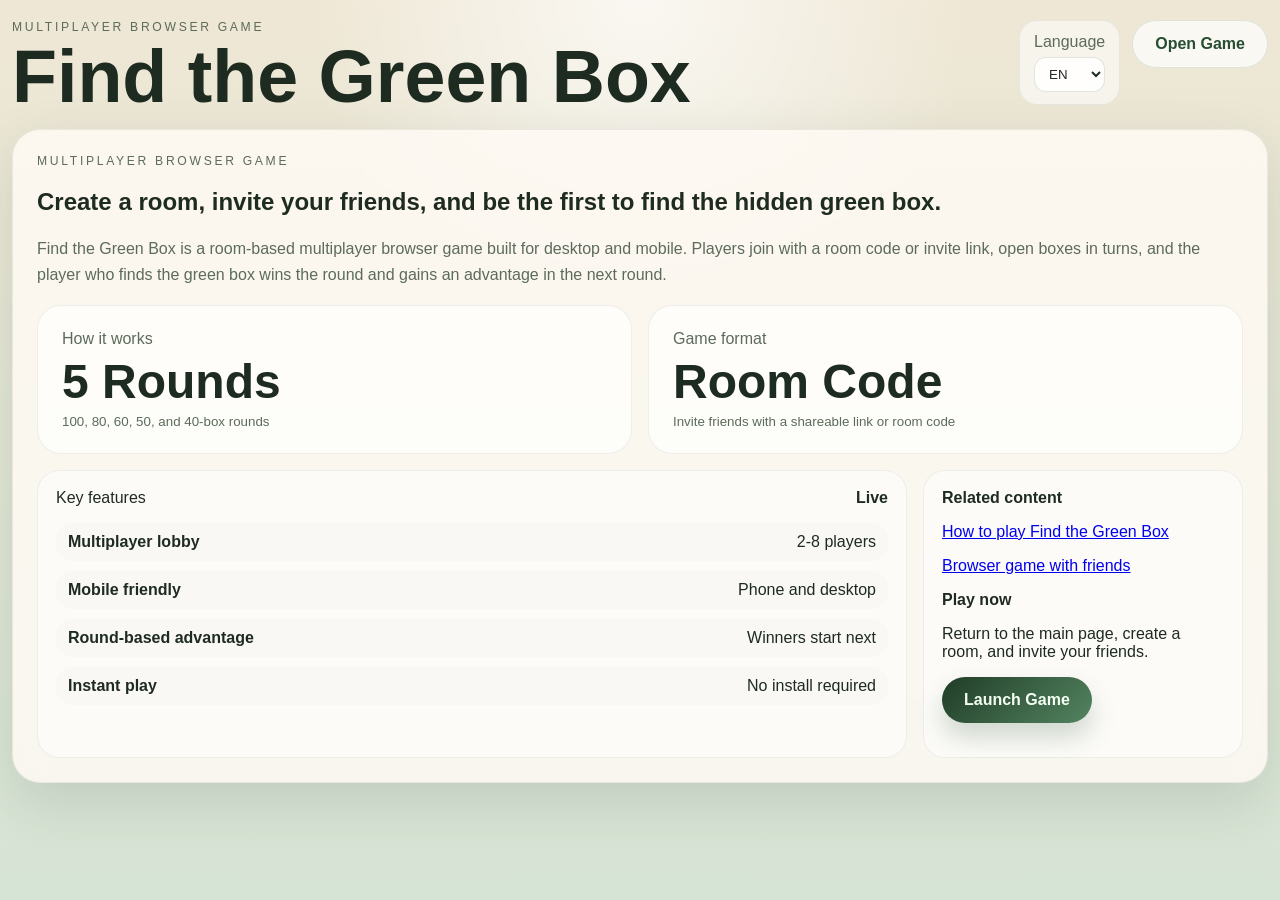
==== en/index.html @ 76e40a3e "Expand SEO content and harden scaling behavior" ====
<!DOCTYPE html>
<html lang="en">
<head>
  <meta charset="UTF-8">
  <meta name="viewport" content="width=device-width, initial-scale=1.0">
  <title>Find the Green Box | Multiplayer Browser Game</title>
  <meta name="description" content="Find the Green Box is a multiplayer browser game where players join a room, open boxes in turns, and try to discover the hidden green box before everyone else.">
  <meta name="robots" content="index,follow,max-image-preview:large">
  <link rel="canonical" href="https://findthebox.co/en/">
  <link rel="alternate" hreflang="tr" href="https://findthebox.co/tr/">
  <link rel="alternate" hreflang="en" href="https://findthebox.co/en/">
  <link rel="alternate" hreflang="x-default" href="https://findthebox.co/">
  <meta property="og:type" content="website">
  <meta property="og:title" content="Find the Green Box | Multiplayer Browser Game">
  <meta property="og:description" content="Create a room, invite friends, and be the first player to uncover the hidden green box.">
  <meta property="og:url" content="https://findthebox.co/en/">
  <meta property="og:site_name" content="FindTheBox">
  <meta property="og:locale" content="en_US">
  <meta name="twitter:card" content="summary_large_image">
  <meta name="twitter:title" content="Find the Green Box">
  <meta name="twitter:description" content="A multiplayer browser game with room codes, rounds, and mobile-friendly play.">
  <script type="application/ld+json">
    {
      "@context": "https://schema.org",
      "@type": "WebPage",
      "name": "Find the Green Box",
      "url": "https://findthebox.co/en/",
      "inLanguage": "en",
      "description": "Find the Green Box is a fast multiplayer browser game where players take turns opening boxes and try to discover the hidden green box."
    }
  </script>
  <link rel="stylesheet" href="../styles.css">
</head>
<body>
  <div class="app-shell">
    <header class="topbar">
      <div>
        <p class="eyebrow">Multiplayer Browser Game</p>
        <h1>Find the Green Box</h1>
      </div>
      <div class="topbar-side">
        <label class="language-switch">
          <span>Language</span>
          <select class="language-select" onchange="window.location.href=this.value">
            <option value="/tr/">TR</option>
            <option value="/en/" selected>EN</option>
          </select>
        </label>
        <a class="ghost-button admin-home-link" href="/?lang=en">Open Game</a>
      </div>
    </header>

    <main class="panel admin-panel">
      <section class="hero-copy">
        <p class="section-kicker">Multiplayer browser game</p>
        <h2>Create a room, invite your friends, and be the first to find the hidden green box.</h2>
        <p>
          Find the Green Box is a room-based multiplayer browser game built for desktop and mobile.
          Players join with a room code or invite link, open boxes in turns, and the player who finds the green
          box wins the round and gains an advantage in the next round.
        </p>
      </section>

      <section class="admin-summary">
        <div class="admin-card">
          <span>How it works</span>
          <strong>5 Rounds</strong>
          <small>100, 80, 60, 50, and 40-box rounds</small>
        </div>
        <div class="admin-card">
          <span>Game format</span>
          <strong>Room Code</strong>
          <small>Invite friends with a shareable link or room code</small>
        </div>
      </section>

      <section class="admin-breakdown">
        <div class="player-list-card">
          <div class="player-list-title">
            <span>Key features</span>
            <strong>Live</strong>
          </div>
          <ul class="players-list">
            <li class="compact"><strong>Multiplayer lobby</strong><span>2-8 players</span></li>
            <li class="compact"><strong>Mobile friendly</strong><span>Phone and desktop</span></li>
            <li class="compact"><strong>Round-based advantage</strong><span>Winners start next</span></li>
            <li class="compact"><strong>Instant play</strong><span>No install required</span></li>
          </ul>
        </div>
        <div class="panel-note">
          <strong>Related content</strong>
          <p><a href="/en/how-to-play/">How to play Find the Green Box</a></p>
          <p><a href="/en/browser-game-with-friends/">Browser game with friends</a></p>
          <strong>Play now</strong>
          <p>Return to the main page, create a room, and invite your friends.</p>
          <p><a class="primary-button admin-home-link" href="/?lang=en">Launch Game</a></p>
        </div>
      </section>
    </main>
  </div>
</body>
</html>
---- styles.css ----
:root {
  --bg-top: #efe7d5;
  --bg-bottom: #d6e4d5;
  --panel: rgba(255, 251, 244, 0.82);
  --panel-border: rgba(32, 52, 37, 0.08);
  --text: #1e2b20;
  --muted: #5c6b5a;
  --accent: #274d32;
  --danger: #c95a5a;
  --danger-deep: #943434;
  --success: #48a96a;
  --success-deep: #21603b;
  --tile-hidden: #f3ede2;
  --tile-border: #d4c7af;
  --shadow: 0 20px 55px rgba(44, 63, 48, 0.14);
}

* {
  box-sizing: border-box;
}

body {
  margin: 0;
  min-height: 100vh;
  font-family: Bahnschrift, "Trebuchet MS", sans-serif;
  color: var(--text);
  background:
    radial-gradient(circle at top, rgba(255, 255, 255, 0.7), transparent 30%),
    linear-gradient(180deg, var(--bg-top), var(--bg-bottom));
}

button,
input {
  font: inherit;
}

.hidden {
  display: none !important;
}

.app-shell {
  width: min(1320px, calc(100% - 24px));
  margin: 0 auto;
  padding: 20px 0 36px;
}

.admin-shell {
  max-width: 980px;
}

.topbar {
  display: flex;
  justify-content: space-between;
  align-items: flex-start;
  gap: 16px;
  margin-bottom: 18px;
}

.topbar-side {
  display: flex;
  align-items: flex-start;
  gap: 12px;
}

.language-switch {
  display: grid;
  gap: 6px;
  padding: 12px 14px;
  border-radius: 18px;
  background: rgba(255, 255, 255, 0.55);
  border: 1px solid rgba(39, 77, 50, 0.08);
  color: var(--muted);
}

.language-select {
  border: 1px solid rgba(39, 77, 50, 0.14);
  border-radius: 12px;
  padding: 8px 10px;
  background: rgba(255, 255, 255, 0.9);
  color: var(--text);
}

.brand-button {
  appearance: none;
  background: none;
  border: 0;
  padding: 0;
  text-align: left;
  color: inherit;
  cursor: pointer;
}

.brand-button:hover {
  opacity: 0.92;
}

.eyebrow,
.section-kicker {
  margin: 0 0 8px;
  text-transform: uppercase;
  letter-spacing: 0.22em;
  font-size: 0.76rem;
  color: var(--muted);
}

h1 {
  margin: 0;
  font-size: clamp(2.6rem, 6vw, 4.6rem);
  line-height: 0.94;
}

.profile-chip {
  padding: 14px 18px;
  border-radius: 18px;
  background: rgba(255, 255, 255, 0.55);
  border: 1px solid rgba(39, 77, 50, 0.08);
  min-width: 128px;
  text-align: right;
}

.profile-chip span {
  display: block;
  color: var(--muted);
  font-size: 0.88rem;
}

.view:not(.active) {
  display: none !important;
}

.view.active {
  display: block;
}

.hero-panel.view.active {
  display: grid;
}

.room-shell {
  padding: 18px;
}

.panel {
  background: var(--panel);
  border: 1px solid var(--panel-border);
  border-radius: 28px;
  box-shadow: var(--shadow);
  backdrop-filter: blur(16px);
}

.admin-panel {
  padding: 24px;
}

.admin-summary {
  display: grid;
  grid-template-columns: repeat(2, minmax(0, 1fr));
  gap: 16px;
}

.admin-breakdown {
  display: grid;
  grid-template-columns: minmax(0, 1fr) minmax(260px, 320px);
  gap: 16px;
  margin-top: 16px;
}

.admin-gate {
  margin-bottom: 16px;
}

.admin-card {
  padding: 24px;
  border-radius: 24px;
  background: rgba(255, 255, 255, 0.64);
  border: 1px solid rgba(39, 77, 50, 0.08);
}

.admin-card span,
.admin-card small {
  display: block;
  color: var(--muted);
}

.admin-card strong {
  display: block;
  margin: 10px 0 8px;
  font-size: clamp(2rem, 5vw, 3rem);
  line-height: 1;
}

.admin-home-link {
  text-decoration: none;
  display: inline-flex;
  align-items: center;
  justify-content: center;
}

.admin-token-form {
  display: flex;
  gap: 10px;
  margin-top: 14px;
}

.admin-token-hint {
  margin: 12px 0 0;
  color: var(--muted);
  line-height: 1.55;
}

.hero-panel {
  display: grid;
  grid-template-columns: minmax(260px, 320px) minmax(0, 1fr);
  gap: 24px;
  padding: 28px;
}

.home-sidebar {
  display: grid;
  align-content: start;
  gap: 16px;
}

.hero-main {
  display: grid;
  gap: 24px;
}

.hero-panel h2,
.status-stack h2,
.dialog-form h2 {
  margin: 0;
  font-size: clamp(1.8rem, 3vw, 3rem);
  line-height: 1.02;
}

.hero-copy p:last-child,
.status-stack p:last-child,
.dialog-form p {
  color: var(--muted);
  line-height: 1.65;
}

.hero-actions {
  display: flex;
  flex-direction: column;
  justify-content: center;
  gap: 18px;
}

.players-list a {
  color: var(--accent);
  text-decoration: none;
  font-weight: 700;
}

.players-list a:hover {
  text-decoration: underline;
}

.hero-rules {
  display: grid;
  grid-template-columns: repeat(2, minmax(0, 1fr));
  gap: 12px;
  margin-top: 24px;
}

.hero-rule-card {
  padding: 16px;
  border-radius: 18px;
  background: rgba(255, 255, 255, 0.54);
  border: 1px solid rgba(39, 77, 50, 0.08);
}

.hero-rule-card strong {
  display: block;
  margin-bottom: 8px;
}

.hero-rule-card p {
  margin: 0;
  color: var(--muted);
  line-height: 1.55;
}

.join-card,
.invite-box,
.player-list-card,
.panel-note,
.turn-card {
  padding: 18px;
  border-radius: 22px;
  background: rgba(255, 255, 255, 0.56);
  border: 1px solid rgba(39, 77, 50, 0.08);
}

.join-card label,
.invite-box label {
  display: block;
  margin-bottom: 10px;
  color: var(--muted);
}

.join-row,
.invite-row,
.dialog-actions {
  display: flex;
  gap: 10px;
  align-items: center;
}

.select-label {
  display: block;
  margin: 10px 0 8px;
  color: var(--muted);
}

.select-input {
  width: 100%;
  padding: 14px 16px;
  border-radius: 16px;
  border: 1px solid rgba(39, 77, 50, 0.16);
  background: rgba(255, 255, 255, 0.9);
  color: var(--text);
}

input {
  width: 100%;
  padding: 14px 16px;
  border-radius: 16px;
  border: 1px solid rgba(39, 77, 50, 0.16);
  background: rgba(255, 255, 255, 0.86);
  color: var(--text);
}

input:focus-visible {
  outline: 3px solid rgba(39, 77, 50, 0.22);
  outline-offset: 2px;
}

.primary-button,
.secondary-button,
.ghost-button {
  border: 0;
  border-radius: 999px;
  padding: 14px 22px;
  cursor: pointer;
  font-weight: 700;
  transition: transform 150ms ease, opacity 150ms ease;
}

.primary-button {
  color: #f5fff4;
  background: linear-gradient(135deg, #203d27, #538460);
  box-shadow: 0 14px 26px rgba(44, 87, 57, 0.22);
}

.secondary-button {
  color: var(--accent);
  background: #dcebdc;
}

.ghost-button {
  color: var(--accent);
  background: rgba(255, 255, 255, 0.72);
  border: 1px solid rgba(39, 77, 50, 0.12);
}

button:hover:not(:disabled) {
  transform: translateY(-1px);
}

button:disabled {
  opacity: 0.55;
  cursor: not-allowed;
}

.grid-layout {
  display: grid;
  grid-template-columns: minmax(280px, 320px) minmax(0, 1fr);
  gap: 18px;
  align-items: start;
}

.sidebar,
.game-panel {
  padding: 24px;
}

.sidebar {
  display: grid;
  align-content: start;
  gap: 16px;
  background: rgba(255, 255, 255, 0.38);
  border: 1px solid rgba(39, 77, 50, 0.08);
  border-radius: 24px;
}

.game-panel {
  background: rgba(255, 255, 255, 0.34);
  border: 1px solid rgba(39, 77, 50, 0.08);
  border-radius: 24px;
}

.room-header,
.player-list-title {
  display: flex;
  justify-content: space-between;
  align-items: center;
  gap: 12px;
}

.room-code-wrap {
  text-align: right;
}

.room-code-wrap span,
.turn-card span {
  display: block;
  color: var(--muted);
  font-size: 0.86rem;
}

.room-code-wrap strong,
.turn-card strong {
  font-size: 1.28rem;
}

.players-list {
  list-style: none;
  padding: 0;
  margin: 16px 0 0;
  display: grid;
  gap: 10px;
}

.players-list li {
  display: flex;
  align-items: center;
  justify-content: space-between;
  gap: 10px;
  padding: 12px 14px;
  border-radius: 16px;
  background: rgba(249, 248, 244, 0.9);
}

.player-actions {
  display: flex;
  align-items: center;
  gap: 8px;
  flex-wrap: wrap;
  justify-content: flex-end;
}

.players-list li.compact {
  padding: 10px 12px;
}

.player-meta {
  display: flex;
  align-items: center;
  gap: 10px;
}

.avatar {
  width: 38px;
  height: 38px;
  display: grid;
  place-items: center;
  border-radius: 50%;
  background: #e5f0e2;
  color: var(--accent);
  font-weight: 700;
}

.pill {
  padding: 4px 8px;
  border-radius: 999px;
  font-size: 0.76rem;
  background: #edf4e8;
  color: var(--accent);
}

.row-action-button {
  border: 0;
  border-radius: 999px;
  padding: 8px 12px;
  background: #f2e4d6;
  color: var(--accent);
  font-weight: 700;
  cursor: pointer;
}

.row-action-button.approve {
  background: #dbeedb;
}

.row-action-button.reject {
  background: #f1dddd;
}

.subline {
  color: var(--muted);
  font-size: 0.84rem;
}

.game-toolbar {
  display: flex;
  justify-content: space-between;
  gap: 20px;
  align-items: flex-start;
}

.toolbar-actions {
  display: flex;
  gap: 10px;
  flex-wrap: wrap;
  justify-content: flex-end;
}

.turn-strip {
  display: grid;
  grid-template-columns: repeat(4, minmax(0, 1fr));
  gap: 14px;
  margin-top: 22px;
}

.join-request-notice {
  margin-top: 4px;
}

.results-strip {
  margin-top: 22px;
}

.board {
  display: grid;
  grid-template-columns: repeat(10, minmax(0, 1fr));
  gap: 8px;
  margin-top: 22px;
}

.tile {
  aspect-ratio: 1 / 1;
  min-height: 54px;
  border-radius: 16px;
  border: 2px solid var(--tile-border);
  background: var(--tile-hidden);
  cursor: pointer;
  position: relative;
  overflow: hidden;
  transition: transform 140ms ease, border-color 160ms ease, background 160ms ease;
}

.tile:hover:not(:disabled) {
  transform: scale(1.03);
}

.tile:focus-visible {
  outline: 3px solid rgba(39, 77, 50, 0.24);
  outline-offset: 2px;
}

.tile.revealed.red {
  background: linear-gradient(145deg, var(--danger), #e07d7d);
  border-color: var(--danger-deep);
}

.tile.revealed.green {
  background: linear-gradient(145deg, var(--success), #7fc894);
  border-color: var(--success-deep);
}

.tile-label {
  position: absolute;
  inset: 0;
  display: grid;
  place-items: center;
  font-size: clamp(0.8rem, 1.9vw, 1.1rem);
  font-weight: 700;
  color: rgba(255, 255, 255, 0.96);
  letter-spacing: 0.04em;
}

.tile.ready {
  box-shadow: inset 0 0 0 3px rgba(39, 77, 50, 0.12);
}

.dialog-card {
  width: min(460px, calc(100% - 24px));
  border: 0;
  border-radius: 28px;
  padding: 0;
  background: transparent;
}

.dialog-card::backdrop {
  background: rgba(17, 27, 19, 0.42);
  backdrop-filter: blur(5px);
}

.dialog-form {
  padding: 28px;
  border-radius: 28px;
  background: #fffaf2;
  box-shadow: var(--shadow);
}

.toast {
  position: fixed;
  left: 50%;
  bottom: 24px;
  transform: translateX(-50%) translateY(12px);
  padding: 12px 16px;
  border-radius: 999px;
  background: rgba(31, 49, 37, 0.95);
  color: #f9fff8;
  opacity: 0;
  pointer-events: none;
  transition: opacity 160ms ease, transform 160ms ease;
}

.toast.visible {
  opacity: 1;
  transform: translateX(-50%) translateY(0);
}

.celebration-overlay {
  position: fixed;
  inset: 0;
  display: grid;
  place-items: center;
  background: rgba(15, 28, 18, 0.48);
  backdrop-filter: blur(6px);
  opacity: 0;
  pointer-events: none;
  transition: opacity 220ms ease;
  z-index: 20;
}

.celebration-overlay.visible {
  opacity: 1;
}

.celebration-card {
  position: relative;
  z-index: 2;
  width: min(520px, calc(100% - 24px));
  padding: 28px;
  border-radius: 28px;
  background: rgba(255, 248, 239, 0.96);
  box-shadow: var(--shadow);
  text-align: center;
}

.celebration-fireworks {
  position: absolute;
  inset: 0;
  pointer-events: none;
}

.burst {
  position: absolute;
  width: 160px;
  height: 160px;
  border-radius: 50%;
  background:
    radial-gradient(circle, rgba(255, 255, 255, 0.95) 0 8%, transparent 9%),
    conic-gradient(from 0deg, #ffcf70, transparent 15%, #66d48a 30%, transparent 45%, #ff7b7b 60%, transparent 75%, #ffe6a7 90%, transparent 100%);
  filter: blur(0.4px);
  opacity: 0;
  animation: burst-pop 1.4s ease-out infinite;
}

.burst-a {
  top: 14%;
  left: 18%;
}

.burst-b {
  top: 18%;
  right: 16%;
  animation-delay: 0.35s;
}

.burst-c {
  bottom: 18%;
  left: 22%;
  animation-delay: 0.7s;
}

.burst-d {
  bottom: 14%;
  right: 20%;
  animation-delay: 1.05s;
}

@keyframes burst-pop {
  0% {
    transform: scale(0.25);
    opacity: 0;
  }

  18% {
    opacity: 1;
  }

  100% {
    transform: scale(1.15);
    opacity: 0;
  }
}

@media (max-width: 980px) {
  .hero-panel,
  .grid-layout,
  .admin-breakdown {
    grid-template-columns: 1fr;
  }

  .game-toolbar {
    flex-direction: column;
  }

  .sidebar {
    order: 2;
  }

  .game-panel {
    order: 1;
  }
}

@media (max-width: 720px) {
  .topbar {
    flex-direction: column;
  }

  .topbar-side {
    width: 100%;
    flex-direction: column;
  }

  .admin-summary {
    grid-template-columns: 1fr;
  }

  .admin-token-form {
    flex-direction: column;
  }

  .profile-chip {
    width: 100%;
    text-align: left;
  }

  .language-switch {
    width: 100%;
  }

  .turn-strip {
    grid-template-columns: repeat(2, minmax(0, 1fr));
  }

  .board {
    grid-template-columns: repeat(5, minmax(0, 1fr));
  }

  .join-row,
  .invite-row,
  .dialog-actions {
    flex-direction: column;
    align-items: stretch;
  }

  .toolbar-actions {
    width: 100%;
  }

  .toolbar-actions button {
    width: 100%;
  }

  .hero-rules {
    grid-template-columns: 1fr;
  }

  .sidebar {
    order: 1;
  }

  .game-panel {
    order: 2;
  }
}

@media (max-width: 520px) {
  .app-shell {
    width: min(100% - 14px, 100%);
    padding-top: 12px;
  }

  .panel,
  .dialog-form {
    border-radius: 22px;
  }

  .hero-panel,
  .sidebar,
  .game-panel {
    padding: 16px;
  }

  h1 {
    font-size: clamp(2rem, 10vw, 3rem);
  }

  .hero-panel h2,
  .status-stack h2,
  .dialog-form h2 {
    font-size: clamp(1.4rem, 7vw, 2rem);
  }

  .board {
    grid-template-columns: repeat(4, minmax(0, 1fr));
    gap: 6px;
  }

  .tile {
    min-height: 48px;
    border-radius: 14px;
  }

  .turn-strip {
    grid-template-columns: 1fr;
  }

  .players-list li {
    align-items: flex-start;
    flex-direction: column;
  }

  .player-actions {
    width: 100%;
    justify-content: flex-start;
  }

  .player-list-title,
  .room-header {
    align-items: flex-start;
    flex-direction: column;
  }

  .room-code-wrap {
    text-align: left;
  }
}
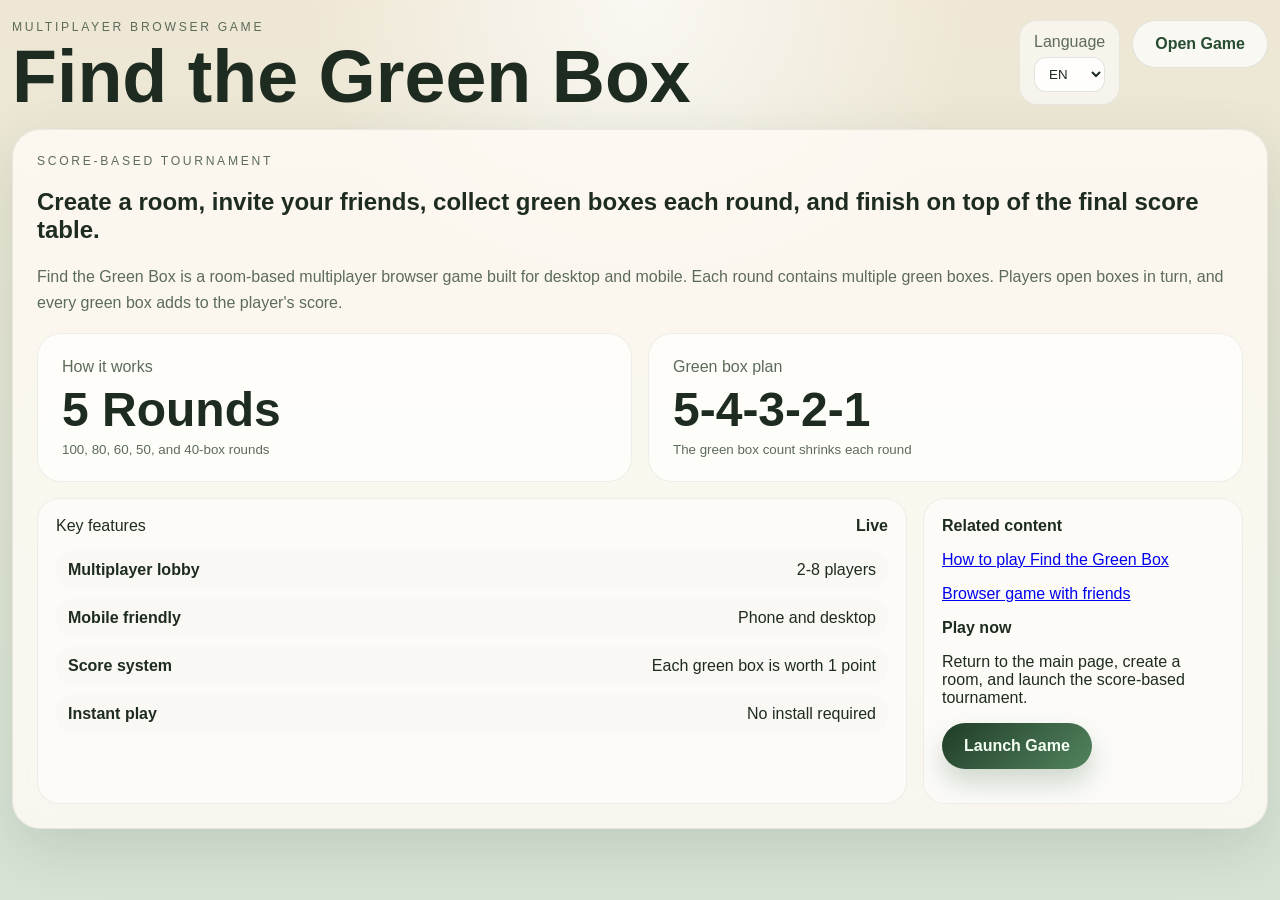
==== commit 58e23ad5: "Update scoring rules and clean tournament text" ====
--- a/en/index.html
+++ b/en/index.html
@@ -4,7 +4,7 @@
   <meta charset="UTF-8">
   <meta name="viewport" content="width=device-width, initial-scale=1.0">
   <title>Find the Green Box | Multiplayer Browser Game</title>
-  <meta name="description" content="Find the Green Box is a multiplayer browser game where players join a room, open boxes in turns, and try to discover the hidden green box before everyone else.">
+  <meta name="description" content="Find the Green Box is a score-based multiplayer browser game where players collect green boxes across 5 rounds and finish on top of the leaderboard.">
   <meta name="robots" content="index,follow,max-image-preview:large">
   <link rel="canonical" href="https://findthebox.co/en/">
   <link rel="alternate" hreflang="tr" href="https://findthebox.co/tr/">
@@ -12,23 +12,13 @@
   <link rel="alternate" hreflang="x-default" href="https://findthebox.co/">
   <meta property="og:type" content="website">
   <meta property="og:title" content="Find the Green Box | Multiplayer Browser Game">
-  <meta property="og:description" content="Create a room, invite friends, and be the first player to uncover the hidden green box.">
+  <meta property="og:description" content="Create a room, invite friends, collect multiple green boxes across 5 rounds, and finish on top of the score table.">
   <meta property="og:url" content="https://findthebox.co/en/">
   <meta property="og:site_name" content="FindTheBox">
   <meta property="og:locale" content="en_US">
   <meta name="twitter:card" content="summary_large_image">
   <meta name="twitter:title" content="Find the Green Box">
-  <meta name="twitter:description" content="A multiplayer browser game with room codes, rounds, and mobile-friendly play.">
-  <script type="application/ld+json">
-    {
-      "@context": "https://schema.org",
-      "@type": "WebPage",
-      "name": "Find the Green Box",
-      "url": "https://findthebox.co/en/",
-      "inLanguage": "en",
-      "description": "Find the Green Box is a fast multiplayer browser game where players take turns opening boxes and try to discover the hidden green box."
-    }
-  </script>
+  <meta name="twitter:description" content="A room-code browser game with 5 rounds, multiple green boxes, and score-based winners.">
   <link rel="stylesheet" href="../styles.css">
 </head>
 <body>
@@ -52,12 +42,11 @@
 
     <main class="panel admin-panel">
       <section class="hero-copy">
-        <p class="section-kicker">Multiplayer browser game</p>
-        <h2>Create a room, invite your friends, and be the first to find the hidden green box.</h2>
+        <p class="section-kicker">Score-based tournament</p>
+        <h2>Create a room, invite your friends, collect green boxes each round, and finish on top of the final score table.</h2>
         <p>
           Find the Green Box is a room-based multiplayer browser game built for desktop and mobile.
-          Players join with a room code or invite link, open boxes in turns, and the player who finds the green
-          box wins the round and gains an advantage in the next round.
+        Each round contains multiple green boxes. Players open boxes in turn, and every green box adds to the player's score.
         </p>
       </section>
 
@@ -68,9 +57,9 @@
           <small>100, 80, 60, 50, and 40-box rounds</small>
         </div>
         <div class="admin-card">
-          <span>Game format</span>
-          <strong>Room Code</strong>
-          <small>Invite friends with a shareable link or room code</small>
+          <span>Green box plan</span>
+          <strong>5-4-3-2-1</strong>
+          <small>The green box count shrinks each round</small>
         </div>
       </section>
 
@@ -83,7 +72,7 @@
           <ul class="players-list">
             <li class="compact"><strong>Multiplayer lobby</strong><span>2-8 players</span></li>
             <li class="compact"><strong>Mobile friendly</strong><span>Phone and desktop</span></li>
-            <li class="compact"><strong>Round-based advantage</strong><span>Winners start next</span></li>
+            <li class="compact"><strong>Score system</strong><span>Each green box is worth 1 point</span></li>
             <li class="compact"><strong>Instant play</strong><span>No install required</span></li>
           </ul>
         </div>
@@ -92,7 +81,7 @@
           <p><a href="/en/how-to-play/">How to play Find the Green Box</a></p>
           <p><a href="/en/browser-game-with-friends/">Browser game with friends</a></p>
           <strong>Play now</strong>
-          <p>Return to the main page, create a room, and invite your friends.</p>
+          <p>Return to the main page, create a room, and launch the score-based tournament.</p>
           <p><a class="primary-button admin-home-link" href="/?lang=en">Launch Game</a></p>
         </div>
       </section>
--- a/styles.css
+++ b/styles.css
@@ -165,6 +165,35 @@
   margin-top: 16px;
 }
 
+.admin-history-grid {
+  margin-top: 16px;
+}
+
+.admin-history-table-wrap {
+  overflow-x: auto;
+  margin-top: 14px;
+}
+
+.admin-history-table {
+  width: 100%;
+  border-collapse: collapse;
+  font-size: 0.96rem;
+}
+
+.admin-history-table th,
+.admin-history-table td {
+  padding: 12px 10px;
+  border-bottom: 1px solid rgba(39, 77, 50, 0.1);
+  text-align: left;
+}
+
+.admin-history-table th {
+  color: var(--muted);
+  font-size: 0.82rem;
+  text-transform: uppercase;
+  letter-spacing: 0.08em;
+}
+
 .admin-gate {
   margin-bottom: 16px;
 }
